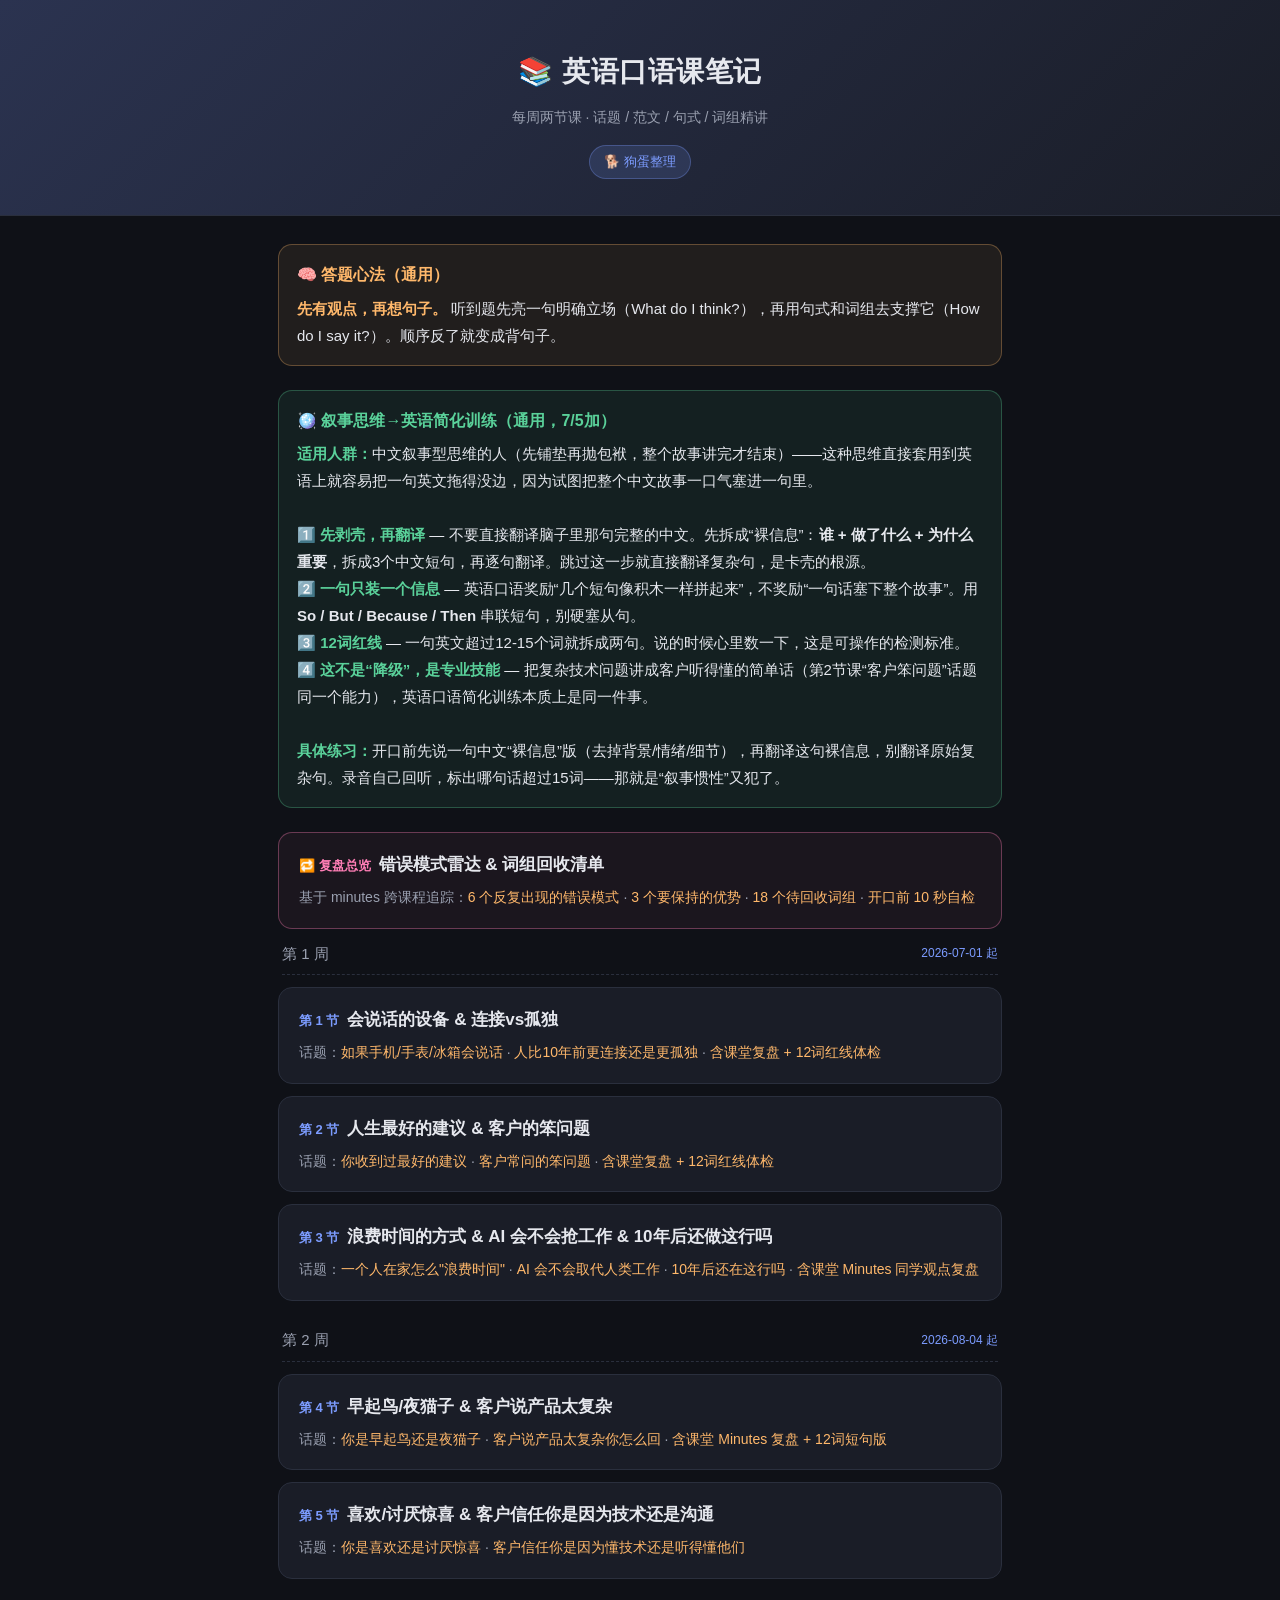
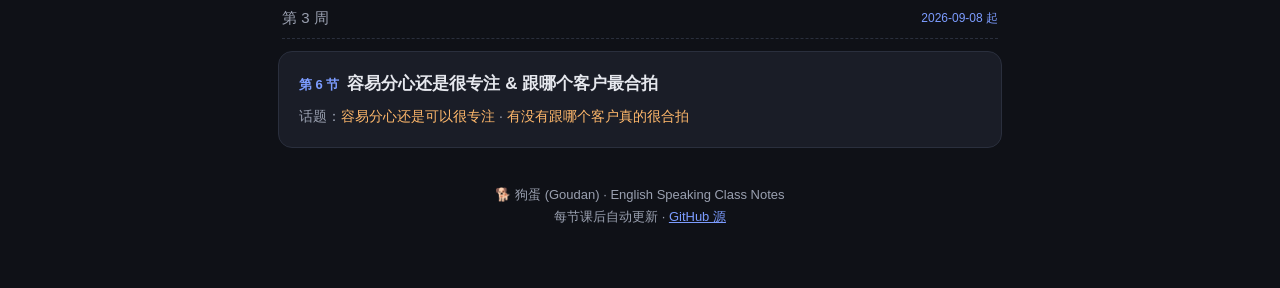
==== index.html @ e86a51b4 "复盘优化: 第1/2/4节加12词红线体检 + 新增跨课程复盘总览页 + 修旧页乱码 - lessons 1/2/4 复盘区新增「12词红线体检」：逐句标词数、拆短句、标注中式直译/时态错误 - 新增" ====
<!DOCTYPE html>
<html lang="zh-CN">
<head>
<meta charset="UTF-8">
<meta name="viewport" content="width=device-width, initial-scale=1.0">
<title>英语口语课笔记 · 目录</title>
<style>
  :root{
    --bg:#0f1117; --card:#1a1d27; --card2:#222634; --ink:#e6e8ee;
    --muted:#9aa0b0; --accent:#7c9cff; --accent2:#ffb86b; --line:#2a2f3d; --green:#5ad19a;
  }
  *{box-sizing:border-box;margin:0;padding:0}
  body{background:var(--bg);color:var(--ink);
    font-family:-apple-system,BlinkMacSystemFont,"Segoe UI","PingFang SC","Microsoft YaHei",sans-serif;
    line-height:1.7;padding:0 0 60px}
  .wrap{max-width:760px;margin:0 auto;padding:0 18px}
  header{background:linear-gradient(135deg,#2b3350,#1a1d27);padding:48px 18px 36px;
    text-align:center;border-bottom:1px solid var(--line);margin-bottom:28px}
  header h1{font-size:28px;letter-spacing:.5px}
  header p{color:var(--muted);margin-top:10px;font-size:14px}
  .badge{display:inline-block;margin-top:16px;padding:5px 14px;border-radius:20px;
    background:rgba(124,156,255,.15);color:var(--accent);font-size:13px;border:1px solid rgba(124,156,255,.3)}
  .week{margin-bottom:26px}
  .week-title{font-size:15px;color:var(--muted);margin:0 4px 12px;padding-bottom:8px;
    border-bottom:1px dashed var(--line);display:flex;justify-content:space-between;align-items:center}
  .week-title .date{font-size:12px;color:var(--accent)}
  a.lesson{display:block;background:var(--card);border:1px solid var(--line);border-radius:14px;
    padding:18px 20px;margin-bottom:12px;text-decoration:none;color:var(--ink);transition:.15s}
  a.lesson:hover{border-color:var(--accent);background:var(--card2);transform:translateY(-1px)}
  .lesson .lt{font-size:17px;font-weight:600;margin-bottom:6px}
  .lesson .lt .lnum{color:var(--accent);font-size:13px;margin-right:8px}
  .lesson .topics{color:var(--muted);font-size:14px}
  .lesson .topics span{color:var(--accent2)}
  .empty{color:var(--muted);font-size:14px;text-align:center;padding:20px;
    border:1px dashed var(--line);border-radius:12px}
  footer{text-align:center;color:var(--muted);font-size:13px;margin-top:36px}
</style>
</head>
<body>
<header>
  <h1>📚 英语口语课笔记</h1>
  <p>每周两节课 · 话题 / 范文 / 句式 / 词组精讲</p>
  <div class="badge">🐕 狗蛋整理</div>
</header>

<div class="wrap">

  <div style="background:rgba(255,184,107,.08);border:1px solid rgba(255,184,107,.3);border-radius:14px;padding:16px 18px;margin-bottom:24px">
    <div style="color:#ffb86b;font-weight:600;margin-bottom:6px">🧠 答题心法（通用）</div>
    <div style="color:#e6e8ee;font-size:15px;line-height:1.8"><b style="color:#ffb86b">先有观点，再想句子。</b> 听到题先亮一句明确立场（What do I think?），再用句式和词组去支撑它（How do I say it?）。顺序反了就变成背句子。</div>
  </div>

  <div style="background:rgba(90,209,154,.08);border:1px solid rgba(90,209,154,.3);border-radius:14px;padding:16px 18px;margin-bottom:24px">
    <div style="color:#5ad19a;font-weight:600;margin-bottom:6px">🪩 叙事思维→英语简化训练（通用，7/5加）</div>
    <div style="color:#e6e8ee;font-size:15px;line-height:1.8">
      <b style="color:#5ad19a">适用人群：</b>中文叙事型思维的人（先铺垫再抛包袱，整个故事讲完才结束）——这种思维直接套用到英语上就容易把一句英文拖得没边，因为试图把整个中文故事一口气塞进一句里。<br><br>
      <b style="color:#5ad19a">1️⃣ 先剥壳，再翻译</b> — 不要直接翻译脑子里那句完整的中文。先拆成“裸信息”：<b>谁 + 做了什么 + 为什么重要</b>，拆成3个中文短句，再逐句翻译。跳过这一步就直接翻译复杂句，是卡壳的根源。<br>
      <b style="color:#5ad19a">2️⃣ 一句只装一个信息</b> — 英语口语奖励“几个短句像积木一样拼起来”，不奖励“一句话塞下整个故事”。用 <b>So / But / Because / Then</b> 串联短句，别硬塞从句。<br>
      <b style="color:#5ad19a">3️⃣ 12词红线</b> — 一句英文超过12-15个词就拆成两句。说的时候心里数一下，这是可操作的检测标准。<br>
      <b style="color:#5ad19a">4️⃣ 这不是“降级”，是专业技能</b> — 把复杂技术问题讲成客户听得懂的简单话（第2节课“客户笨问题”话题同一个能力），英语口语简化训练本质上是同一件事。<br><br>
      <b style="color:#5ad19a">具体练习：</b>开口前先说一句中文“裸信息”版（去掉背景/情绪/细节），再翻译这句裸信息，别翻译原始复杂句。录音自己回听，标出哪句话超过15词——那就是“叙事惯性”又犯了。
    </div>
  </div>

  <a class="lesson" href="review.html" style="border-color:rgba(255,126,182,.35);background:rgba(255,126,182,.05)">
    <div class="lt"><span class="lnum" style="color:#ff7eb6">🔁 复盘总览</span>错误模式雷达 & 词组回收清单</div>
    <div class="topics">基于 minutes 跨课程追踪：<span>6 个反复出现的错误模式</span> · <span>3 个要保持的优势</span> · <span>18 个待回收词组</span> · <span>开口前 10 秒自检</span></div>
  </a>

  <div class="week">
    <div class="week-title"><span>第 1 周</span><span class="date">2026-07-01 起</span></div>
    <a class="lesson" href="lessons/2026-07-01.html">
      <div class="lt"><span class="lnum">第 1 节</span>会说话的设备 & 连接vs孤独</div>
      <div class="topics">话题：<span>如果手机/手表/冰箱会说话</span> · <span>人比10年前更连接还是更孤独</span> · <span>含课堂复盘 + 12词红线体检</span></div>
    </a>
    <a class="lesson" href="lessons/2026-07-05.html">
      <div class="lt"><span class="lnum">第 2 节</span>人生最好的建议 & 客户的笨问题</div>
      <div class="topics">话题：<span>你收到过最好的建议</span> · <span>客户常问的笨问题</span> · <span>含课堂复盘 + 12词红线体检</span></div>
    </a>
    <a class="lesson" href="lessons/2026-07-15.html">
      <div class="lt"><span class="lnum">第 3 节</span>浪费时间的方式 & AI 会不会抢工作 & 10年后还做这行吗</div>
      <div class="topics">话题：<span>一个人在家怎么"浪费时间"</span> · <span>AI 会不会取代人类工作</span> · <span>10年后还在这行吗</span> · <span>含课堂 Minutes 同学观点复盘</span></div>
    </a>
  </div>

  <div class="week">
    <div class="week-title"><span>第 2 周</span><span class="date">2026-08-04 起</span></div>
    <a class="lesson" href="lessons/2026-08-04.html">
      <div class="lt"><span class="lnum">第 4 节</span>早起鸟/夜猫子 & 客户说产品太复杂</div>
      <div class="topics">话题：<span>你是早起鸟还是夜猫子</span> · <span>客户说产品太复杂你怎么回</span> · <span>含课堂 Minutes 复盘 + 12词短句版</span></div>
    </a>
    <a class="lesson" href="lessons/2026-08-13.html">
      <div class="lt"><span class="lnum">第 5 节</span>喜欢/讨厌惊喜 & 客户信任你是因为技术还是沟通</div>
      <div class="topics">话题：<span>你是喜欢还是讨厌惊喜</span> · <span>客户信任你是因为懂技术还是听得懂他们</span></div>
    </a>
  </div>

  <div class="week">
    <div class="week-title"><span>第 3 周</span><span class="date">2026-09-08 起</span></div>
    <a class="lesson" href="lessons/2026-09-08.html">
      <div class="lt"><span class="lnum">第 6 节</span>容易分心还是很专注 & 跟哪个客户最合拍</div>
      <div class="topics">话题：<span>容易分心还是可以很专注</span> · <span>有没有跟哪个客户真的很合拍</span></div>
    </a>
  </div>

  <footer>
    🐕 狗蛋 (Goudan) · English Speaking Class Notes<br>
    每节课后自动更新 · <a href="https://github.com/CrypticDriver/english-class" style="color:var(--accent)">GitHub 源</a>
  </footer>

</div>
</body>
</html>
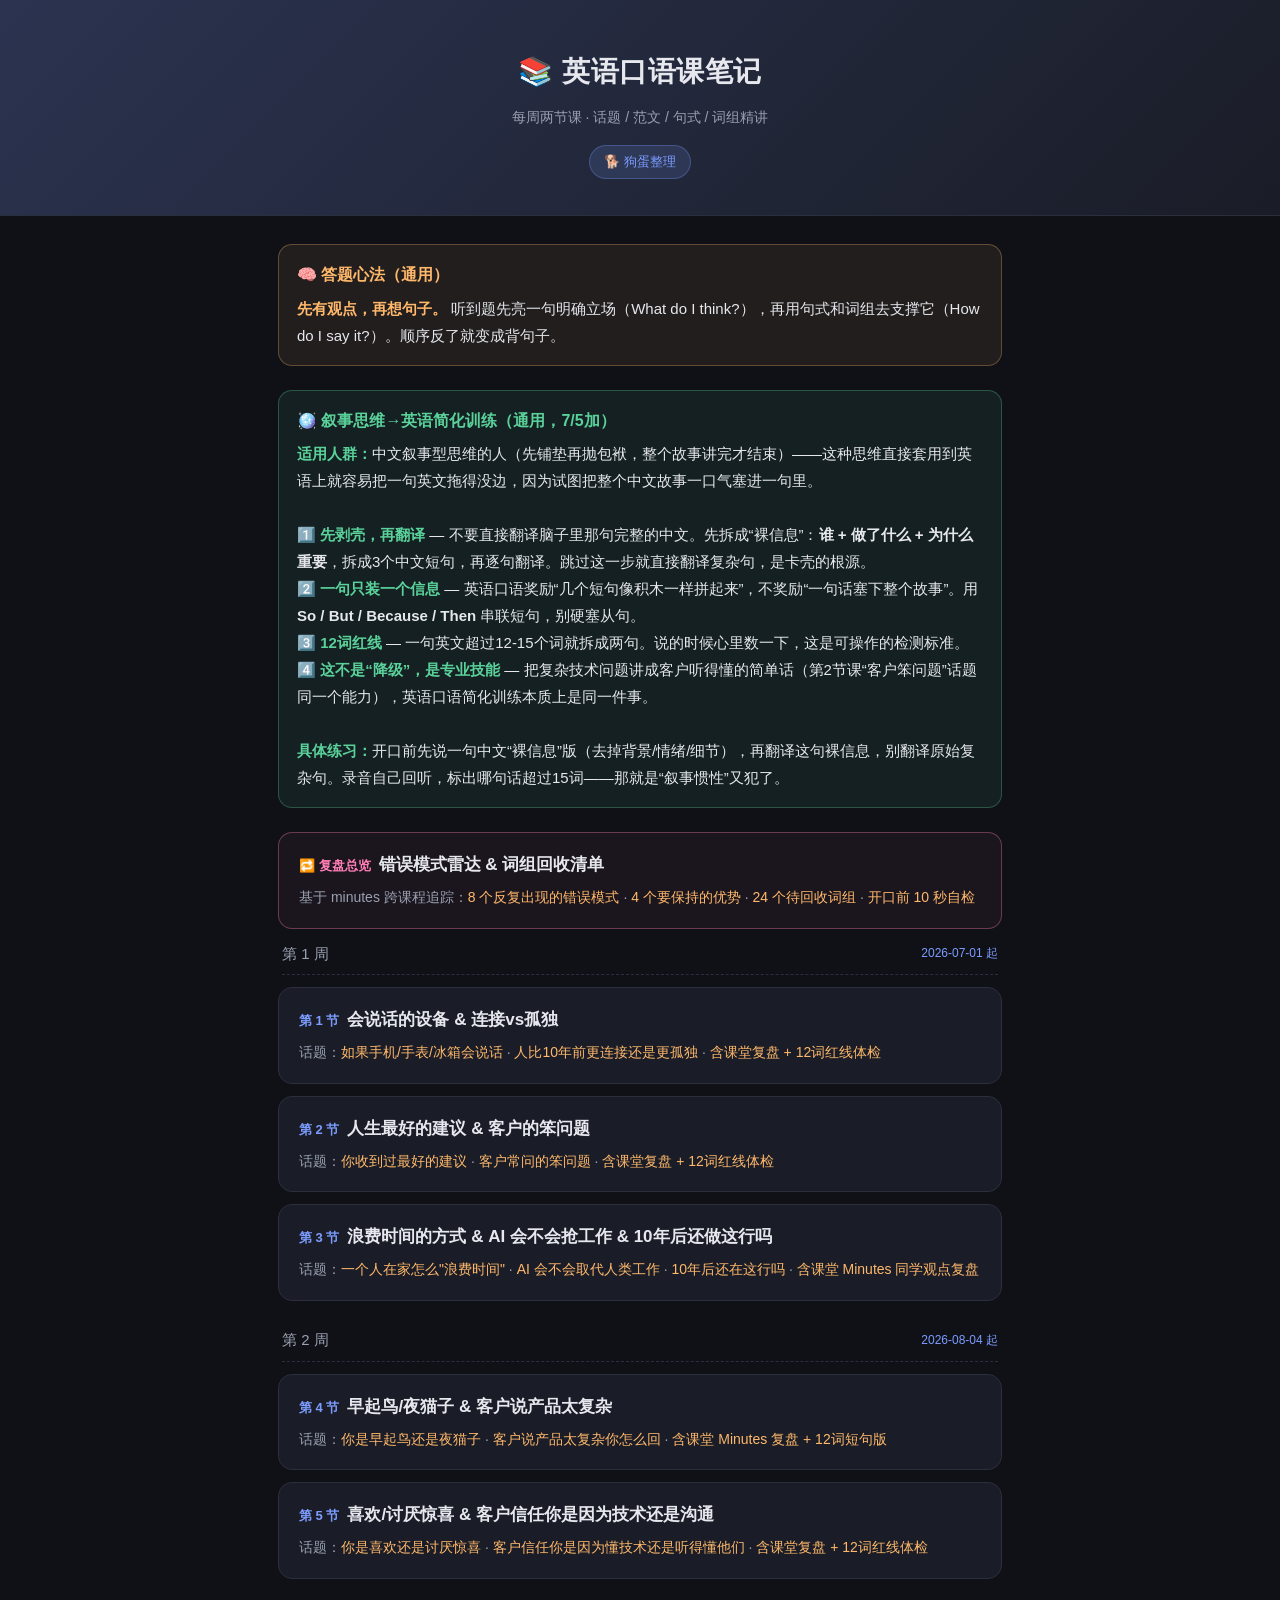
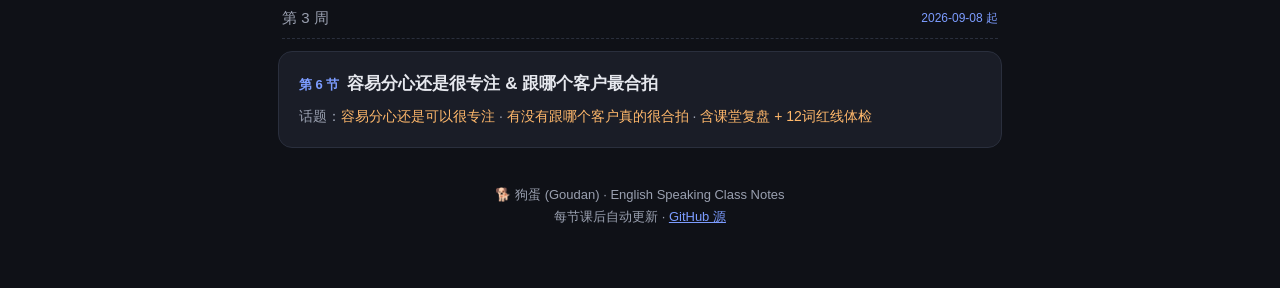
==== commit 05a3e178: "第5/6节复盘: 补课堂实况复盘 (原句对照+逐句升级+12词红线体检) + 复盘总览新增模式⑦⑧和第4个优势 - 2026-08-13: 基于 13 Aug Minutes 加 review sec" ====
--- a/index.html
+++ b/index.html
@@ -64,7 +64,7 @@
 
   <a class="lesson" href="review.html" style="border-color:rgba(255,126,182,.35);background:rgba(255,126,182,.05)">
     <div class="lt"><span class="lnum" style="color:#ff7eb6">🔁 复盘总览</span>错误模式雷达 & 词组回收清单</div>
-    <div class="topics">基于 minutes 跨课程追踪：<span>6 个反复出现的错误模式</span> · <span>3 个要保持的优势</span> · <span>18 个待回收词组</span> · <span>开口前 10 秒自检</span></div>
+    <div class="topics">基于 minutes 跨课程追踪：<span>8 个反复出现的错误模式</span> · <span>4 个要保持的优势</span> · <span>24 个待回收词组</span> · <span>开口前 10 秒自检</span></div>
   </a>
 
   <div class="week">
@@ -91,7 +91,7 @@
     </a>
     <a class="lesson" href="lessons/2026-08-13.html">
       <div class="lt"><span class="lnum">第 5 节</span>喜欢/讨厌惊喜 & 客户信任你是因为技术还是沟通</div>
-      <div class="topics">话题：<span>你是喜欢还是讨厌惊喜</span> · <span>客户信任你是因为懂技术还是听得懂他们</span></div>
+      <div class="topics">话题：<span>你是喜欢还是讨厌惊喜</span> · <span>客户信任你是因为懂技术还是听得懂他们</span> · <span>含课堂复盘 + 12词红线体检</span></div>
     </a>
   </div>
 
@@ -99,7 +99,7 @@
     <div class="week-title"><span>第 3 周</span><span class="date">2026-09-08 起</span></div>
     <a class="lesson" href="lessons/2026-09-08.html">
       <div class="lt"><span class="lnum">第 6 节</span>容易分心还是很专注 & 跟哪个客户最合拍</div>
-      <div class="topics">话题：<span>容易分心还是可以很专注</span> · <span>有没有跟哪个客户真的很合拍</span></div>
+      <div class="topics">话题：<span>容易分心还是可以很专注</span> · <span>有没有跟哪个客户真的很合拍</span> · <span>含课堂复盘 + 12词红线体检</span></div>
     </a>
   </div>
 
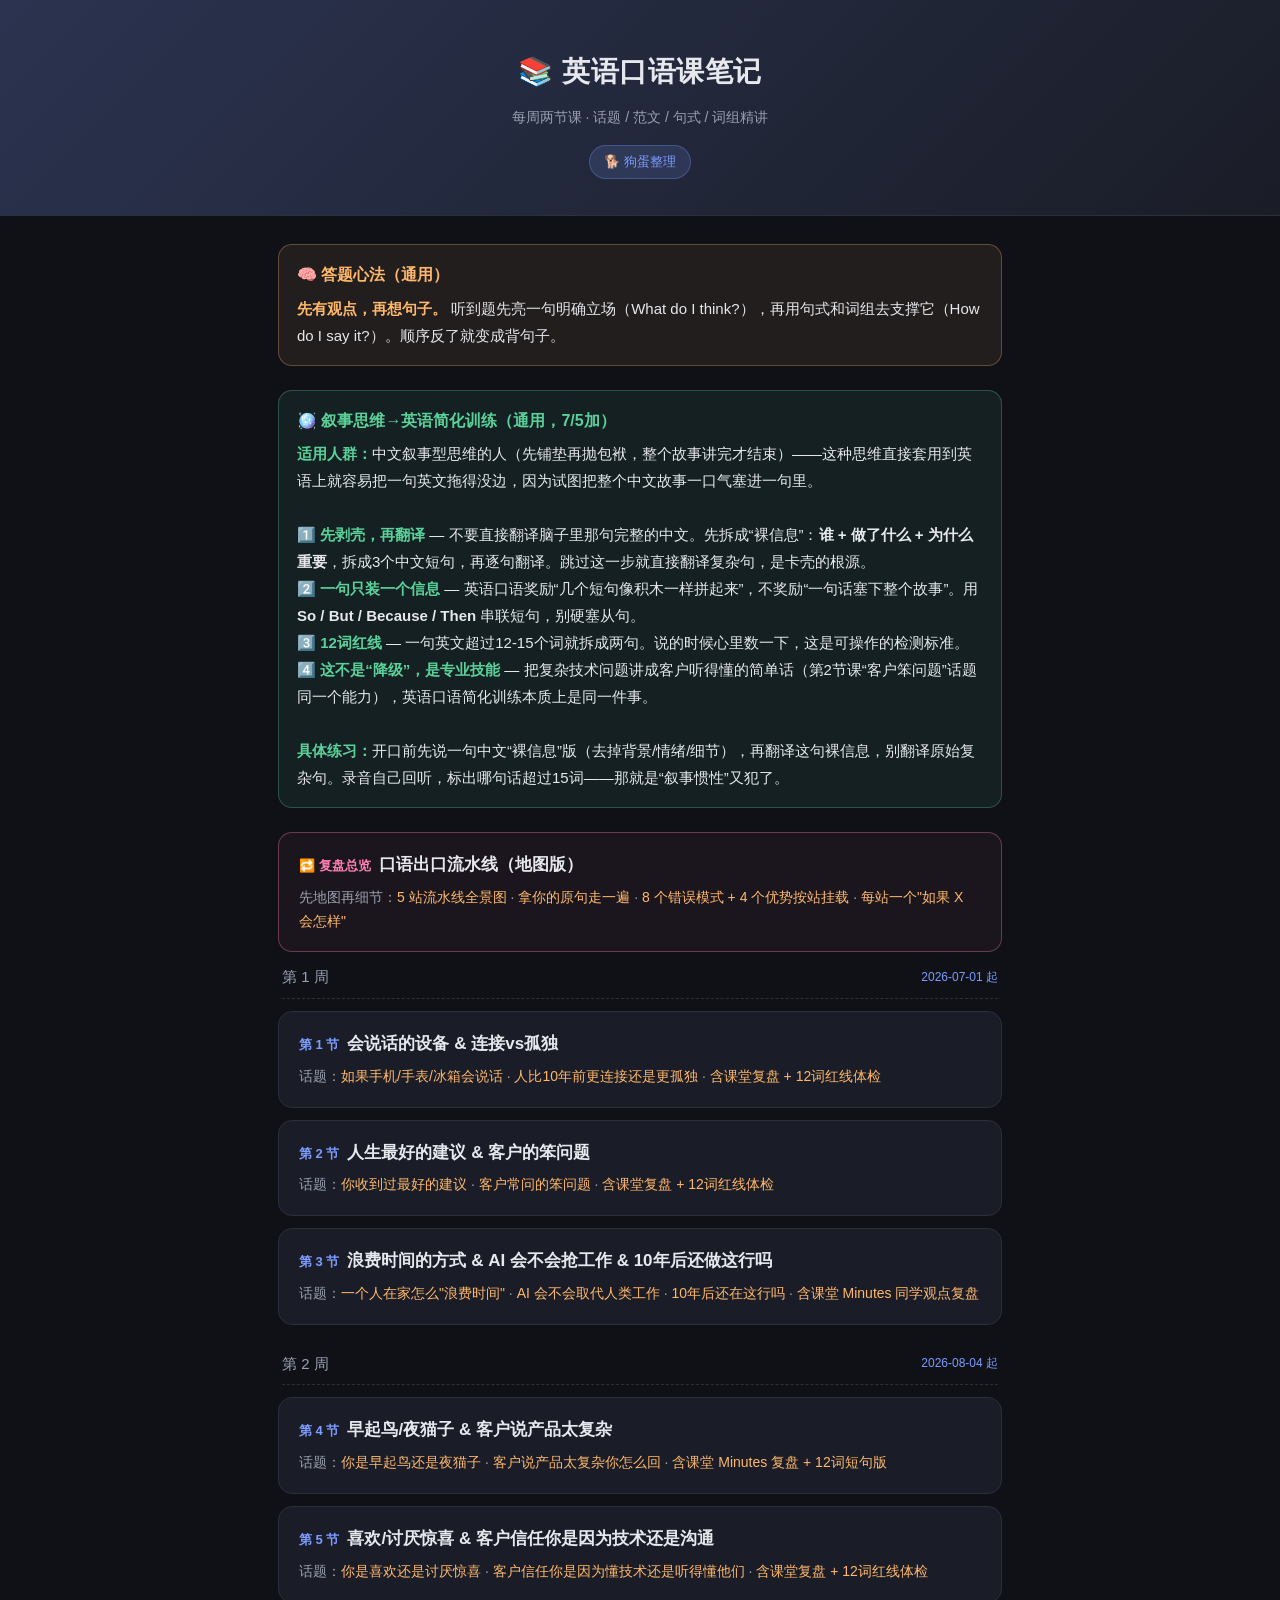
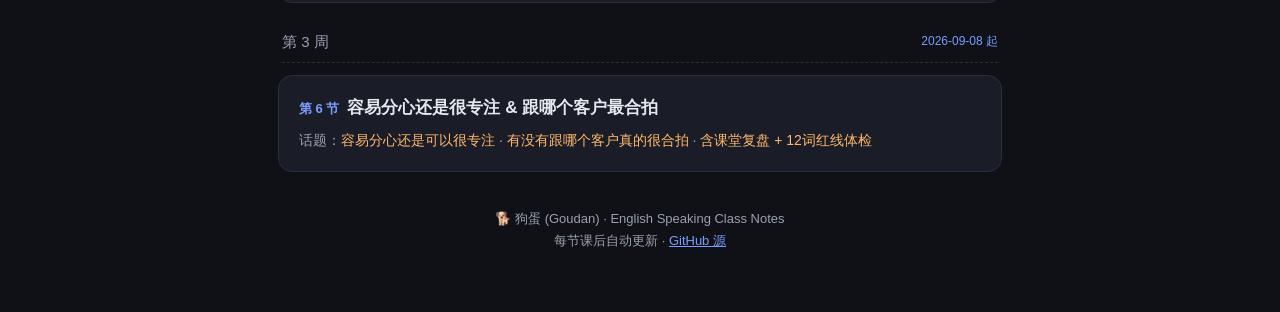
==== commit 656e6399: "复盘总览改地图版: 按全局型学习顺序重排 (全景地图→原句走一遍→细节按站挂载→每站"如果X会怎样") - review.html 全部重写: 5 站流水线地图 (听题/定观点/拆信息/翻裸信息/语法" ====
--- a/index.html
+++ b/index.html
@@ -63,8 +63,8 @@
   </div>
 
   <a class="lesson" href="review.html" style="border-color:rgba(255,126,182,.35);background:rgba(255,126,182,.05)">
-    <div class="lt"><span class="lnum" style="color:#ff7eb6">🔁 复盘总览</span>错误模式雷达 & 词组回收清单</div>
-    <div class="topics">基于 minutes 跨课程追踪：<span>8 个反复出现的错误模式</span> · <span>4 个要保持的优势</span> · <span>24 个待回收词组</span> · <span>开口前 10 秒自检</span></div>
+    <div class="lt"><span class="lnum" style="color:#ff7eb6">🔁 复盘总览</span>口语出口流水线（地图版）</div>
+    <div class="topics">先地图再细节：<span>5 站流水线全景图</span> · <span>拿你的原句走一遍</span> · <span>8 个错误模式 + 4 个优势按站挂载</span> · <span>每站一个"如果 X 会怎样"</span></div>
   </a>
 
   <div class="week">
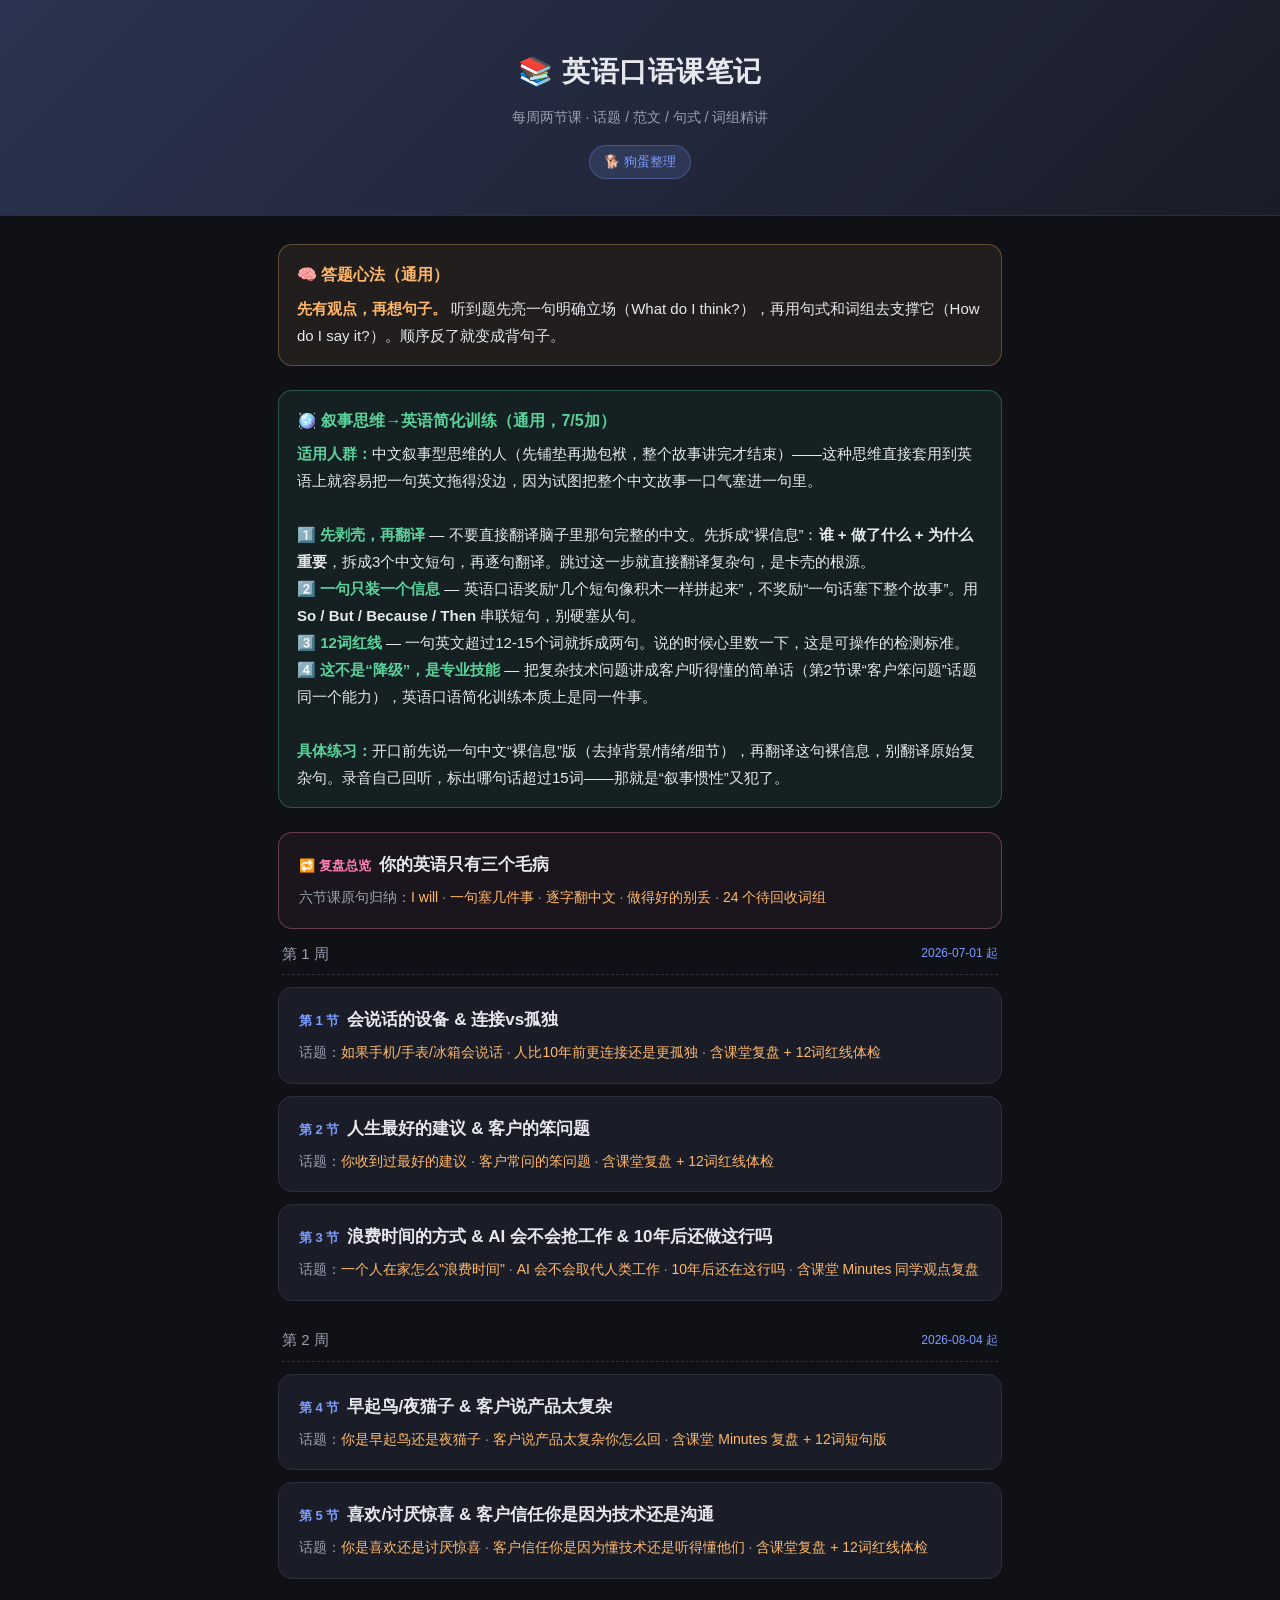
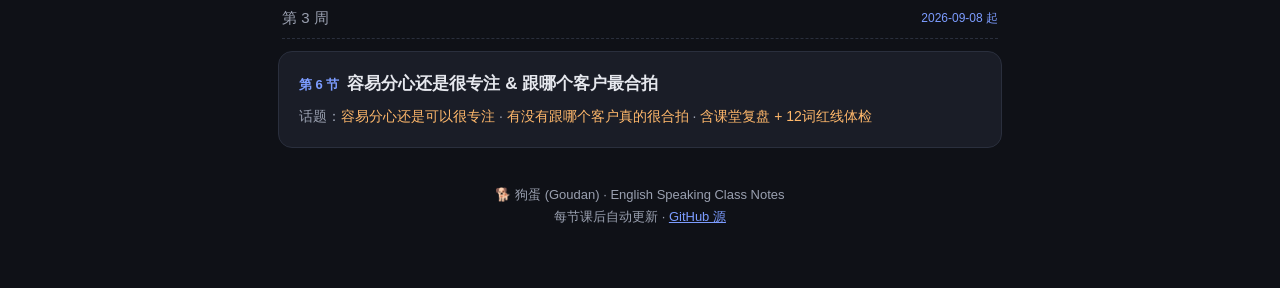
==== commit 20b79b91: "复盘总览重做为「三个毛病」版: 撤掉地图/分站/术语表, 只留 I will / 一句塞几件事 / 逐字翻中文 - review.html 全部重写: 开头一句原句三毛病全占 + 改后对照; 三个毛病" ====
--- a/index.html
+++ b/index.html
@@ -63,8 +63,8 @@
   </div>
 
   <a class="lesson" href="review.html" style="border-color:rgba(255,126,182,.35);background:rgba(255,126,182,.05)">
-    <div class="lt"><span class="lnum" style="color:#ff7eb6">🔁 复盘总览</span>口语出口流水线（地图版）</div>
-    <div class="topics">先地图再细节：<span>5 站流水线全景图</span> · <span>拿你的原句走一遍</span> · <span>8 个错误模式 + 4 个优势按站挂载</span> · <span>每站一个"如果 X 会怎样"</span></div>
+    <div class="lt"><span class="lnum" style="color:#ff7eb6">🔁 复盘总览</span>你的英语只有三个毛病</div>
+    <div class="topics">六节课原句归纳：<span>I will</span> · <span>一句塞几件事</span> · <span>逐字翻中文</span> · <span>做得好的别丢</span> · <span>24 个待回收词组</span></div>
   </a>
 
   <div class="week">
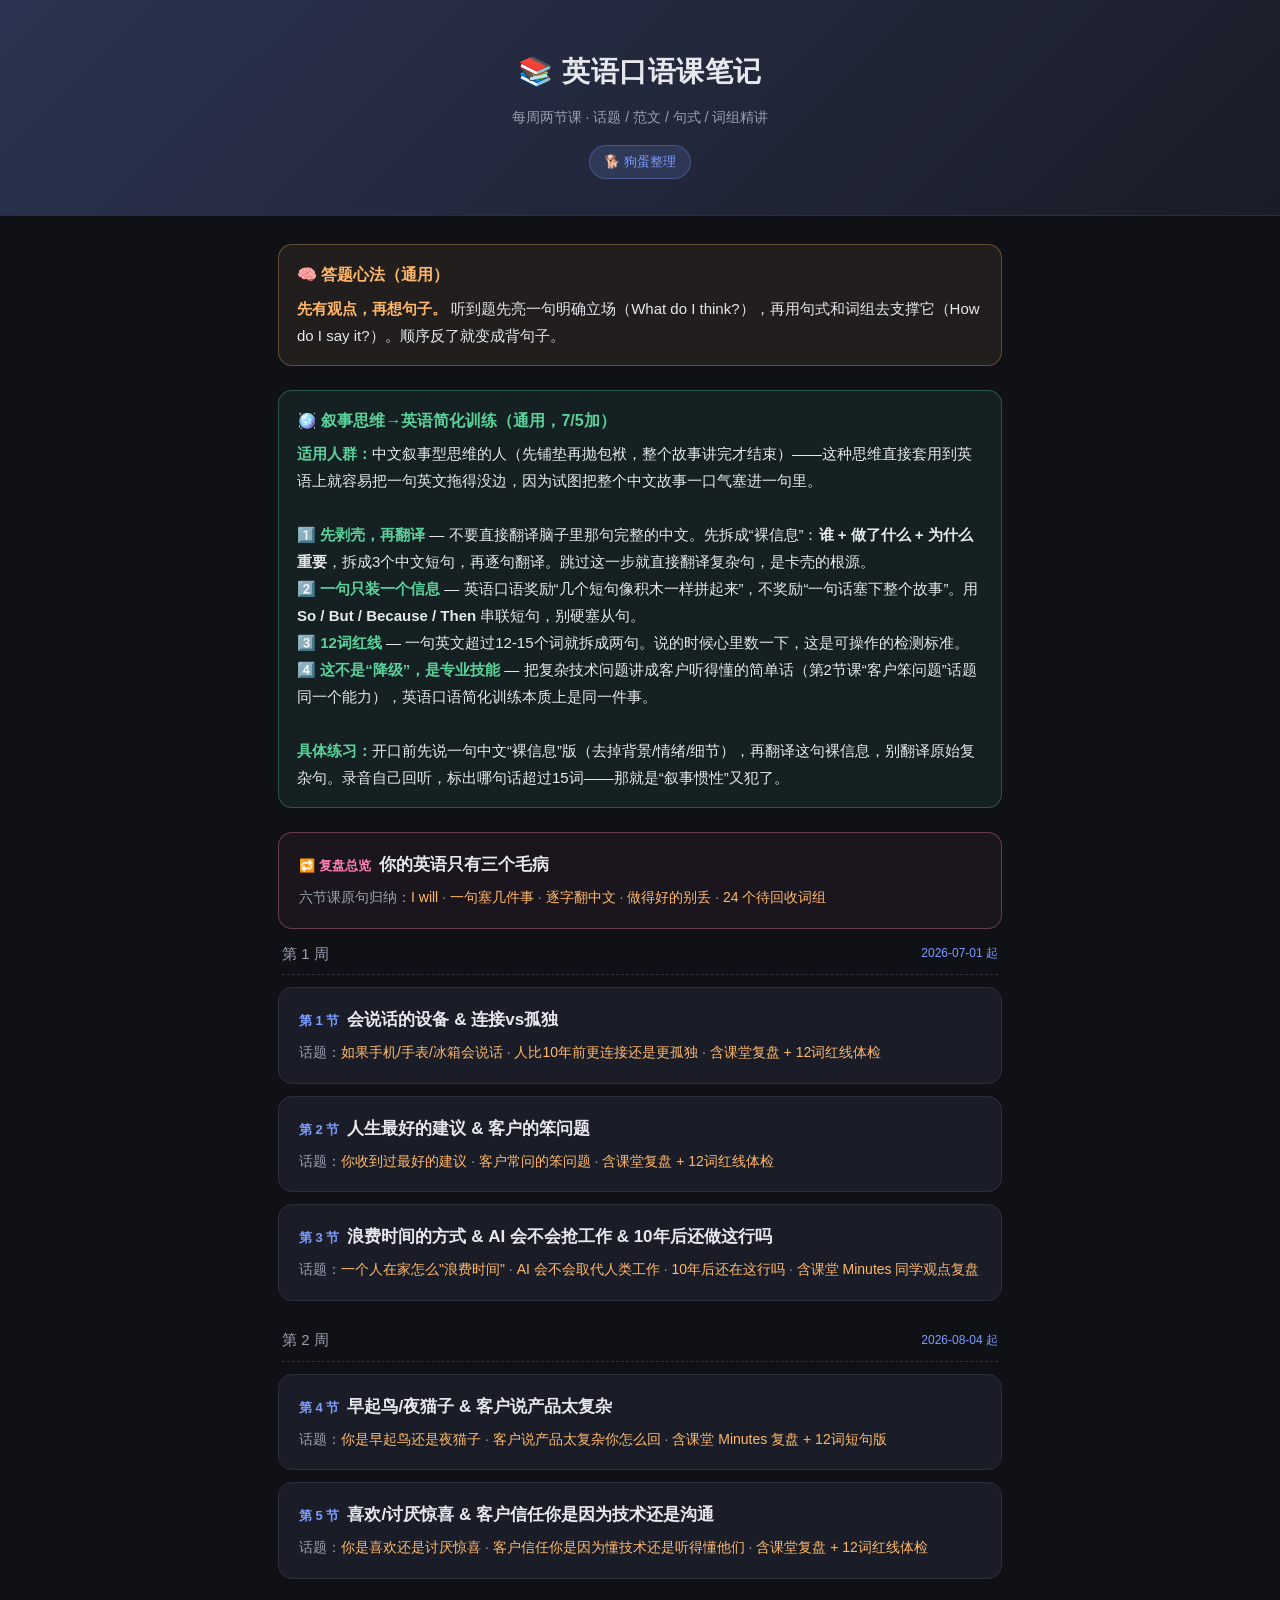
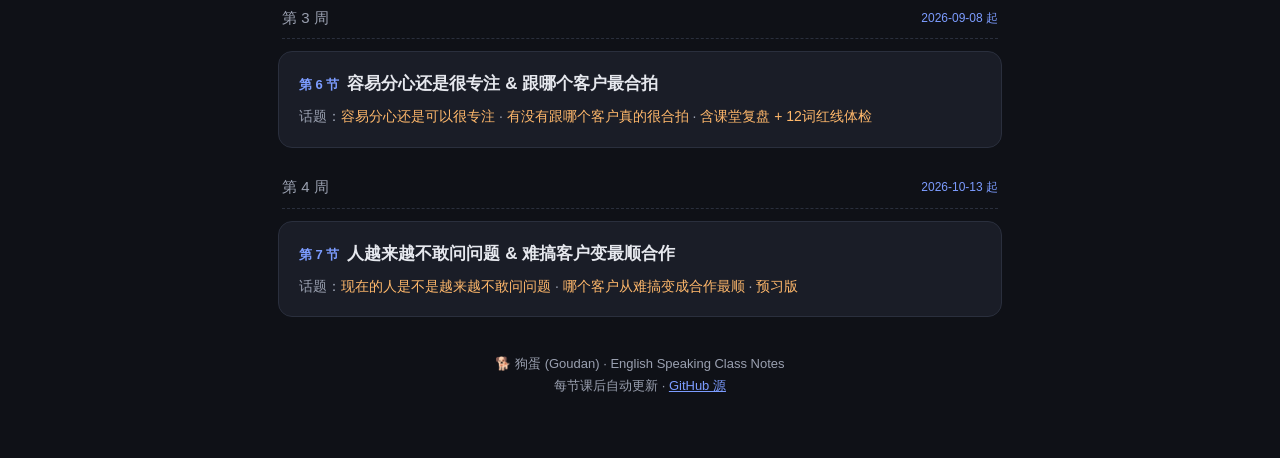
==== commit 8e6cd8e7: "第7节课 (10/13): 人越来越不敢问问题 & 难搞客户变最顺合作 — 范文+句式+词组精讲 Generated with [Claude Code](https://claude.ai/code" ====
--- a/index.html
+++ b/index.html
@@ -103,6 +103,14 @@
     </a>
   </div>
 
+  <div class="week">
+    <div class="week-title"><span>第 4 周</span><span class="date">2026-10-13 起</span></div>
+    <a class="lesson" href="lessons/2026-10-13.html">
+      <div class="lt"><span class="lnum">第 7 节</span>人越来越不敢问问题 & 难搞客户变最顺合作</div>
+      <div class="topics">话题：<span>现在的人是不是越来越不敢问问题</span> · <span>哪个客户从难搞变成合作最顺</span> · <span>预习版</span></div>
+    </a>
+  </div>
+
   <footer>
     🐕 狗蛋 (Goudan) · English Speaking Class Notes<br>
     每节课后自动更新 · <a href="https://github.com/CrypticDriver/english-class" style="color:var(--accent)">GitHub 源</a>
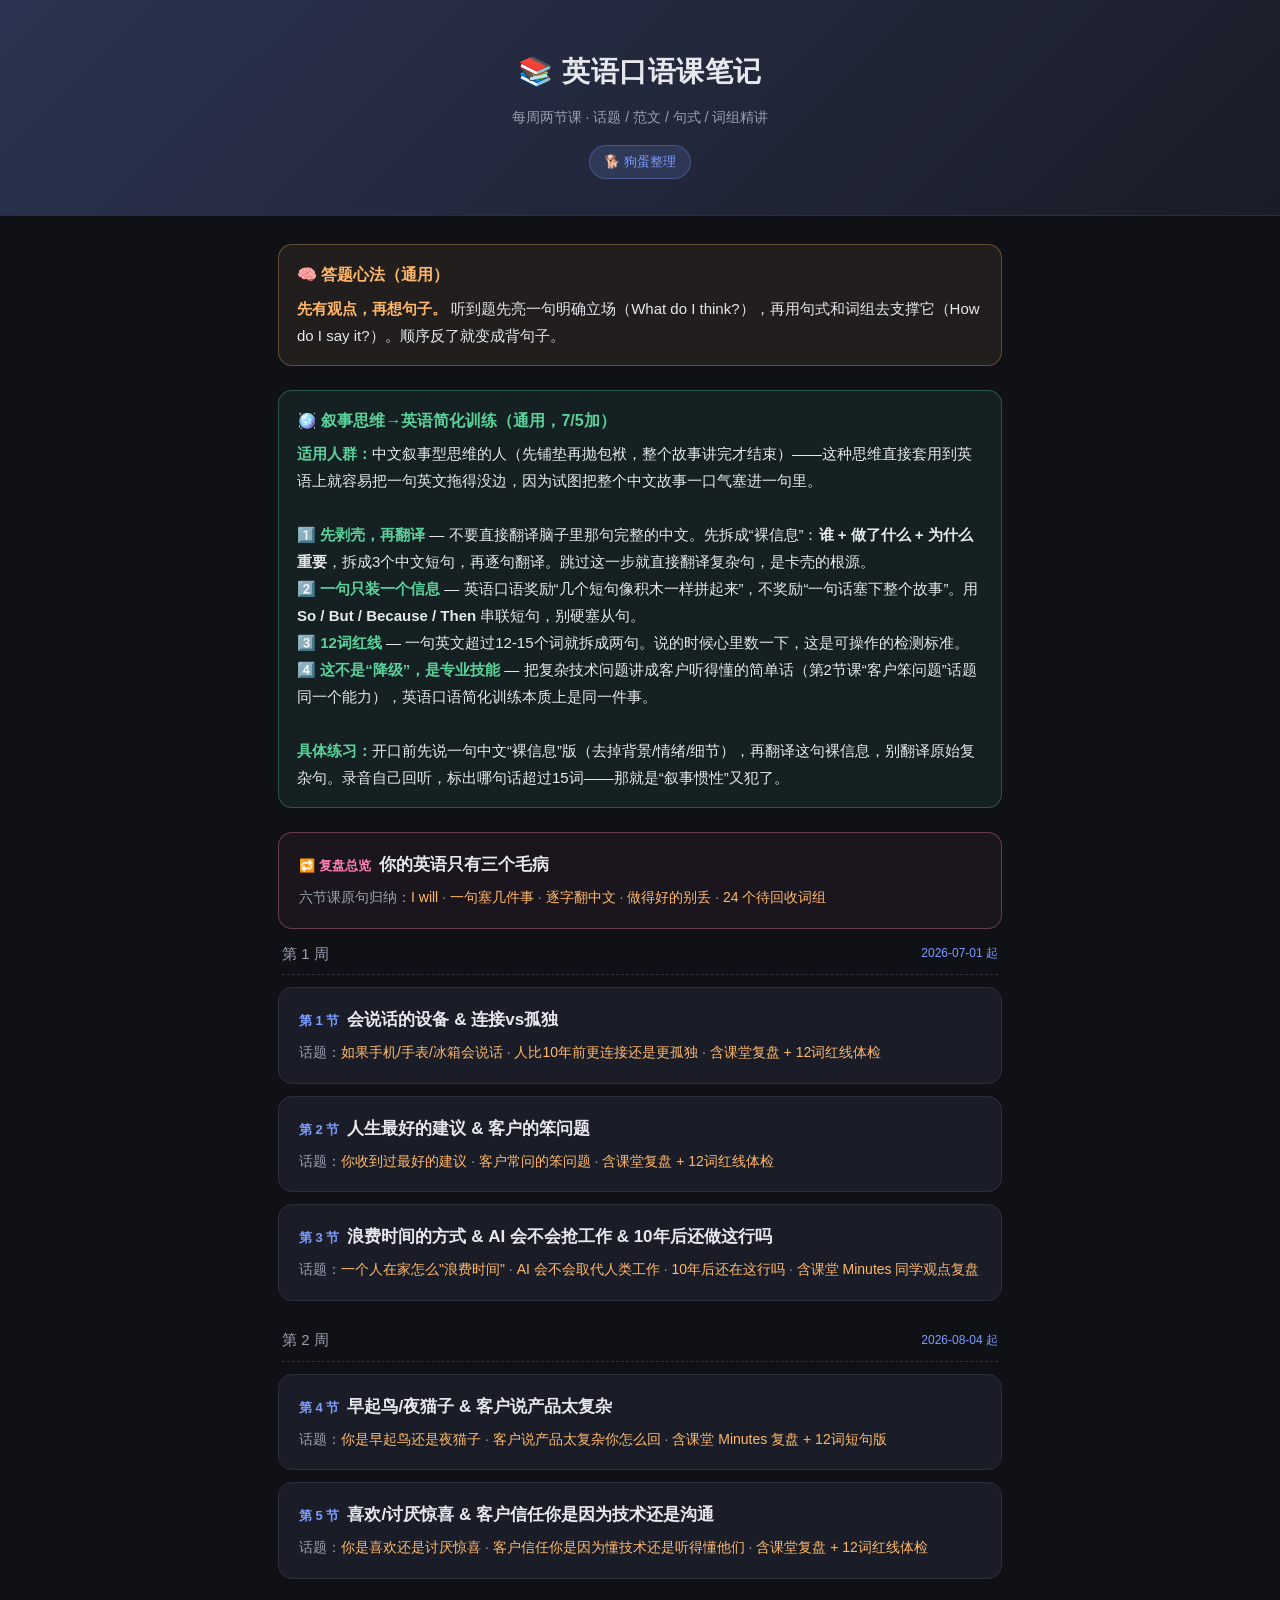
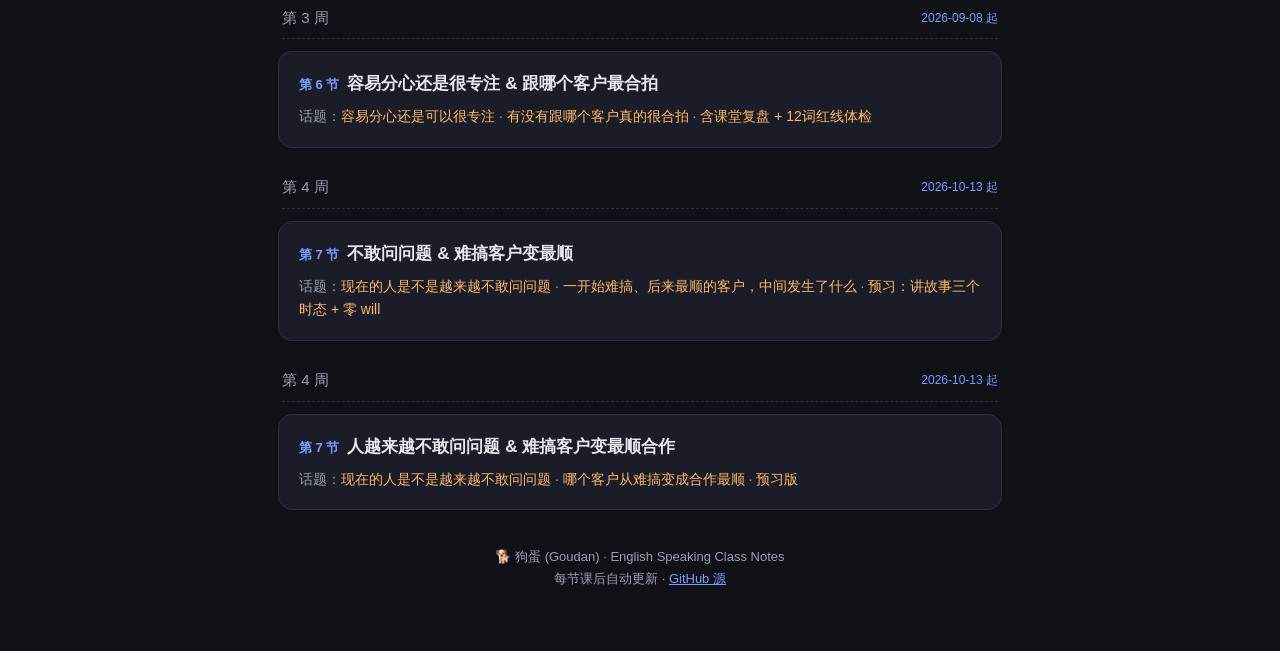
==== commit fc2e272f: "第7节课 (10/13): 现在的人不敢问问题 & 难搞客户变最顺 — 范文+句式+词组精讲 - 话题①社会观点题: 范文按用户短句风格写, 最长 13 词, 零 will - 话题②讲故事题: 加"" ====
--- a/index.html
+++ b/index.html
@@ -106,6 +106,14 @@
   <div class="week">
     <div class="week-title"><span>第 4 周</span><span class="date">2026-10-13 起</span></div>
     <a class="lesson" href="lessons/2026-10-13.html">
+      <div class="lt"><span class="lnum">第 7 节</span>不敢问问题 & 难搞客户变最顺</div>
+      <div class="topics">话题：<span>现在的人是不是越来越不敢问问题</span> · <span>一开始难搞、后来最顺的客户，中间发生了什么</span> · <span>预习：讲故事三个时态 + 零 will</span></div>
+    </a>
+  </div>
+
+  <div class="week">
+    <div class="week-title"><span>第 4 周</span><span class="date">2026-10-13 起</span></div>
+    <a class="lesson" href="lessons/2026-10-13.html">
       <div class="lt"><span class="lnum">第 7 节</span>人越来越不敢问问题 & 难搞客户变最顺合作</div>
       <div class="topics">话题：<span>现在的人是不是越来越不敢问问题</span> · <span>哪个客户从难搞变成合作最顺</span> · <span>预习版</span></div>
     </a>
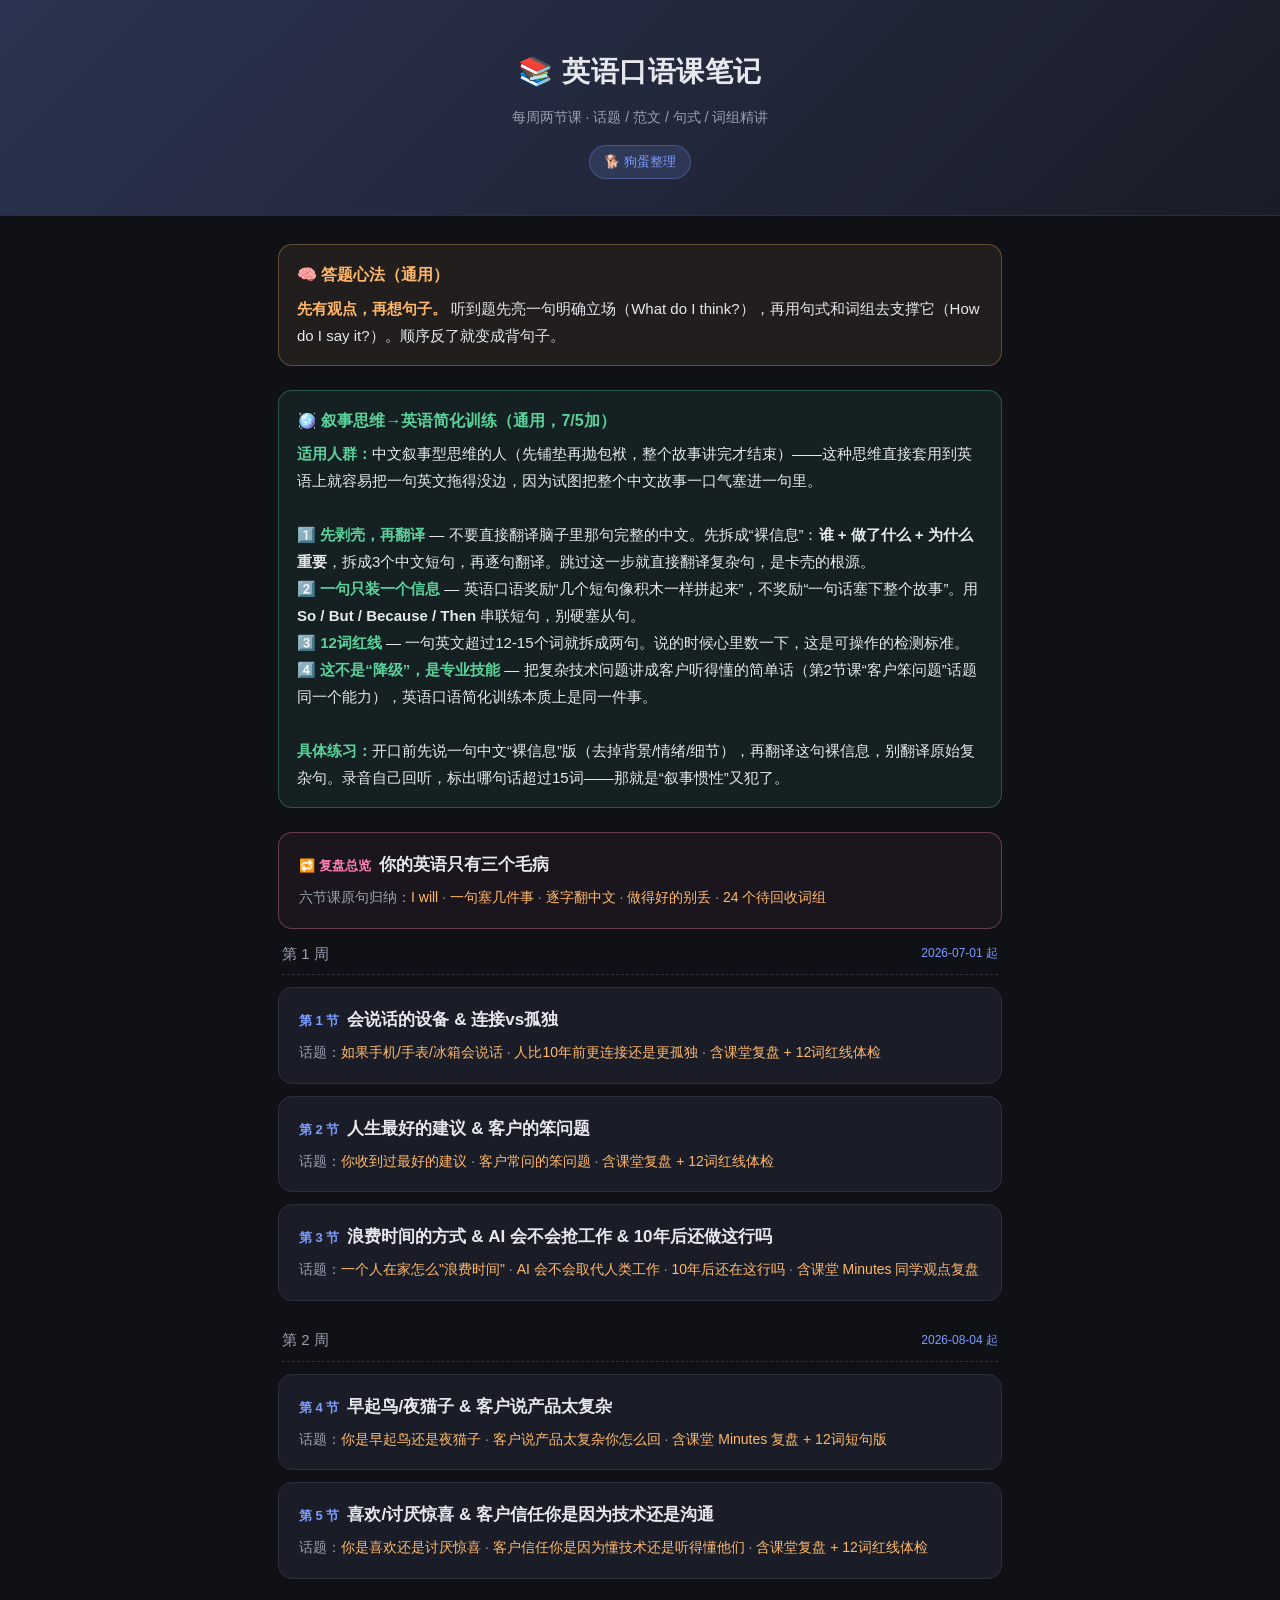
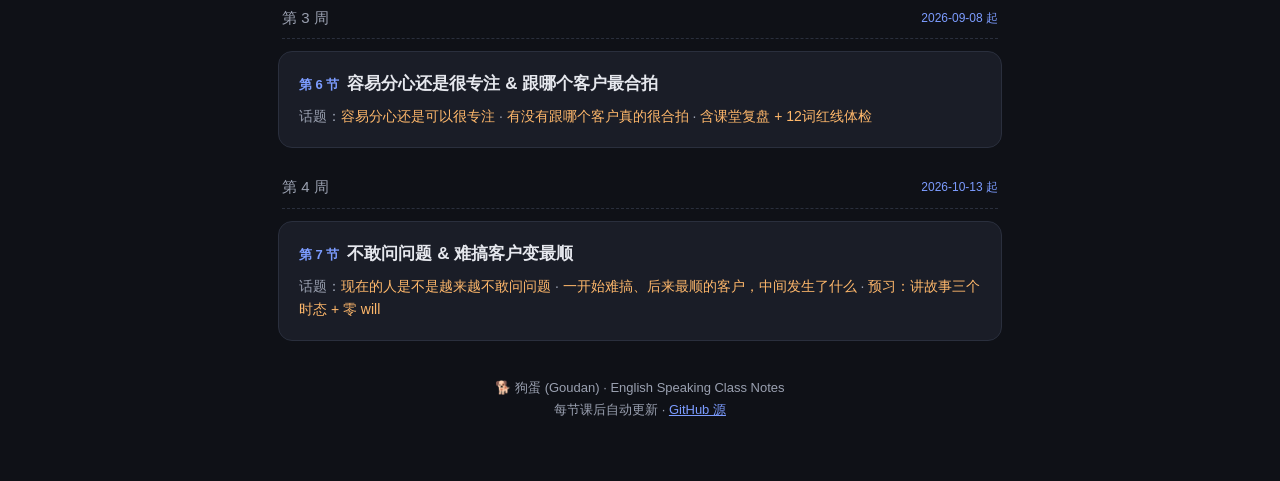
==== commit f33ad03c: "目录: 删掉重复的第 7 节条目 (两个会话各加了一次) Generated with [Claude Code](https://claude.ai/code) via [Happy](https:" ====
--- a/index.html
+++ b/index.html
@@ -111,14 +111,6 @@
     </a>
   </div>
 
-  <div class="week">
-    <div class="week-title"><span>第 4 周</span><span class="date">2026-10-13 起</span></div>
-    <a class="lesson" href="lessons/2026-10-13.html">
-      <div class="lt"><span class="lnum">第 7 节</span>人越来越不敢问问题 & 难搞客户变最顺合作</div>
-      <div class="topics">话题：<span>现在的人是不是越来越不敢问问题</span> · <span>哪个客户从难搞变成合作最顺</span> · <span>预习版</span></div>
-    </a>
-  </div>
-
   <footer>
     🐕 狗蛋 (Goudan) · English Speaking Class Notes<br>
     每节课后自动更新 · <a href="https://github.com/CrypticDriver/english-class" style="color:var(--accent)">GitHub 源</a>
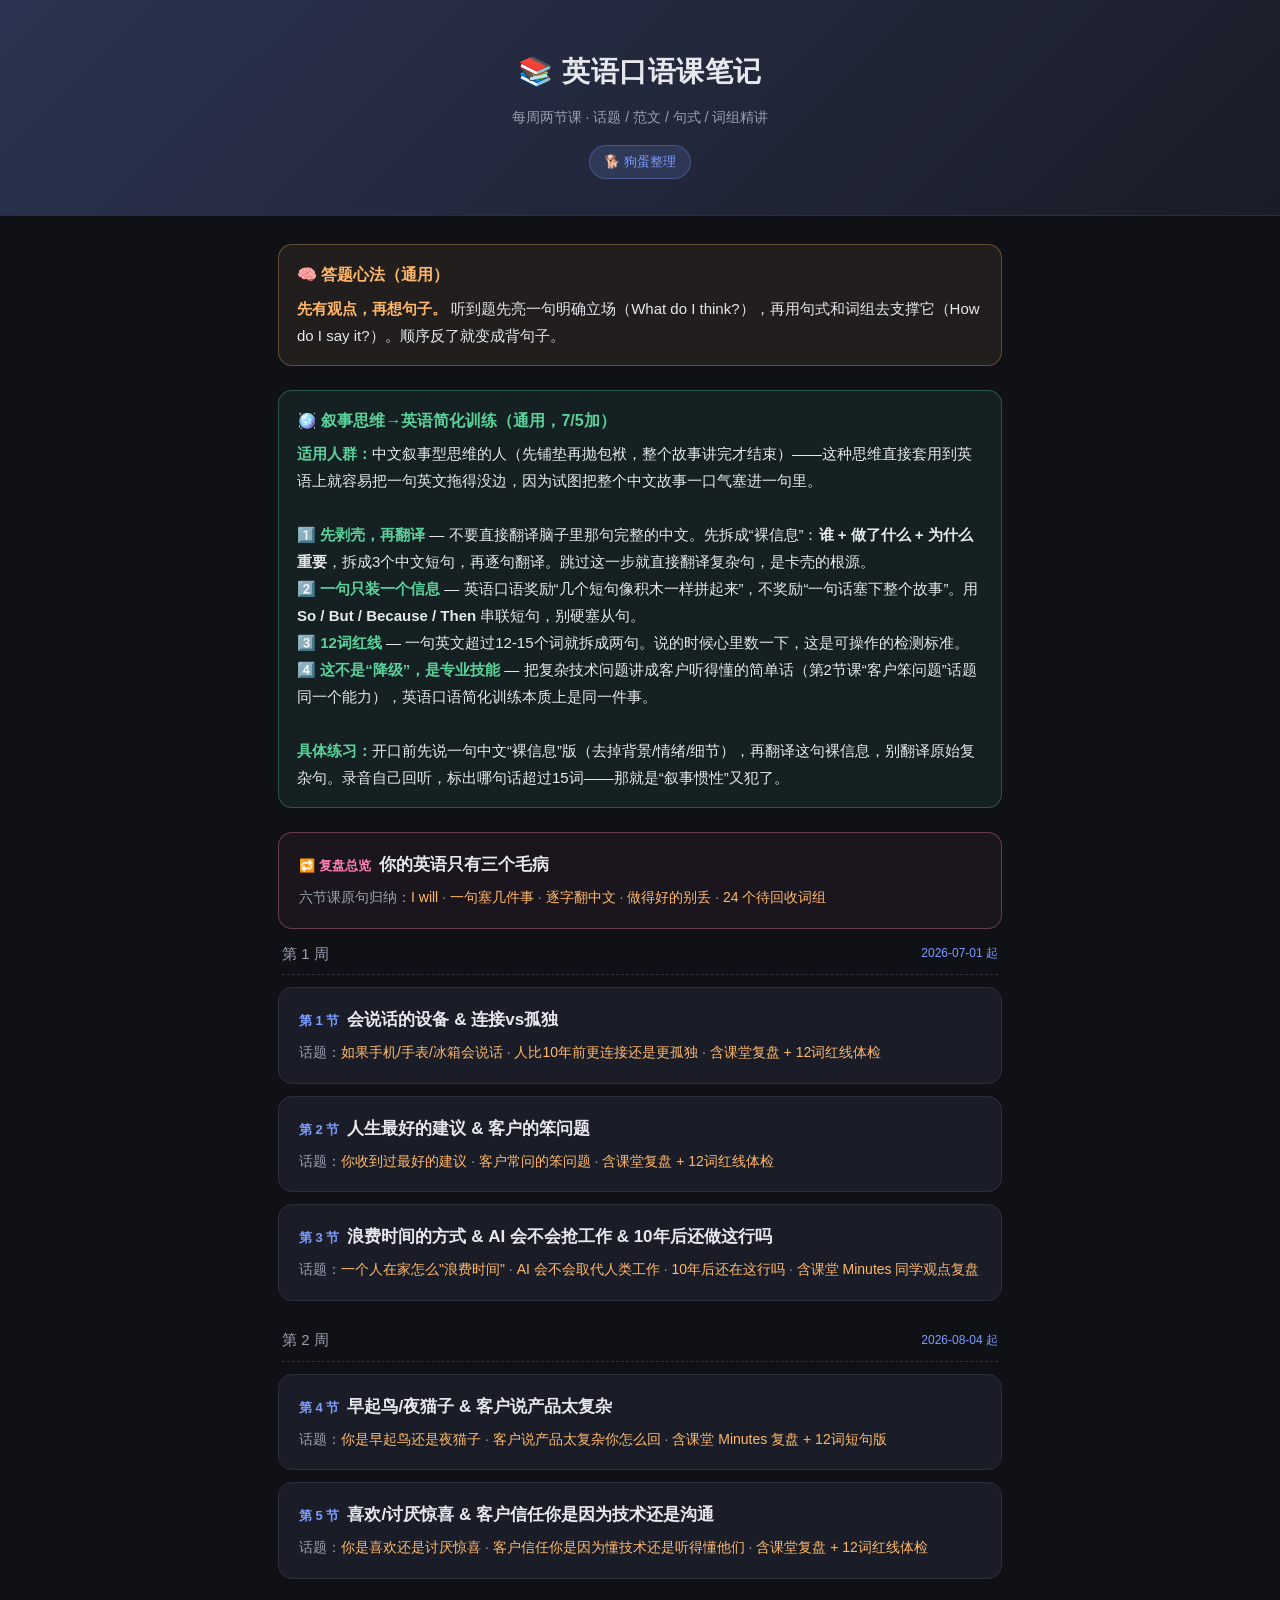
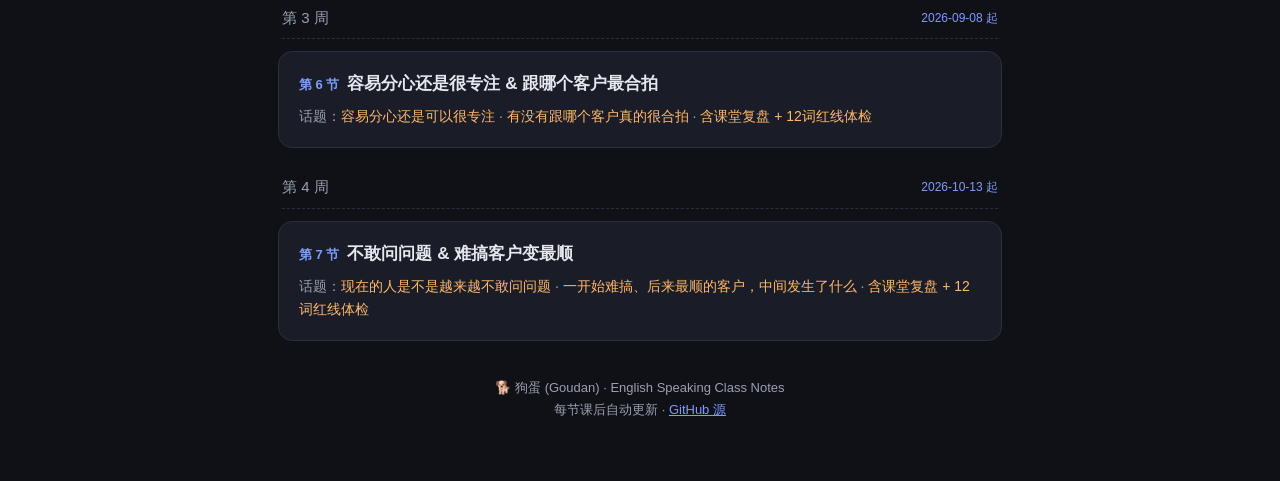
==== commit 75d2bb81: "第7节课 (10/13) 课堂复盘: 原句表+逐句升级+12词体检, I will 第7次; 复盘总览同步更新到第1-7节 Generated with [Claude Code](https://c" ====
--- a/index.html
+++ b/index.html
@@ -107,7 +107,7 @@
     <div class="week-title"><span>第 4 周</span><span class="date">2026-10-13 起</span></div>
     <a class="lesson" href="lessons/2026-10-13.html">
       <div class="lt"><span class="lnum">第 7 节</span>不敢问问题 & 难搞客户变最顺</div>
-      <div class="topics">话题：<span>现在的人是不是越来越不敢问问题</span> · <span>一开始难搞、后来最顺的客户，中间发生了什么</span> · <span>预习：讲故事三个时态 + 零 will</span></div>
+      <div class="topics">话题：<span>现在的人是不是越来越不敢问问题</span> · <span>一开始难搞、后来最顺的客户，中间发生了什么</span> · <span>含课堂复盘 + 12词红线体检</span></div>
     </a>
   </div>
 
